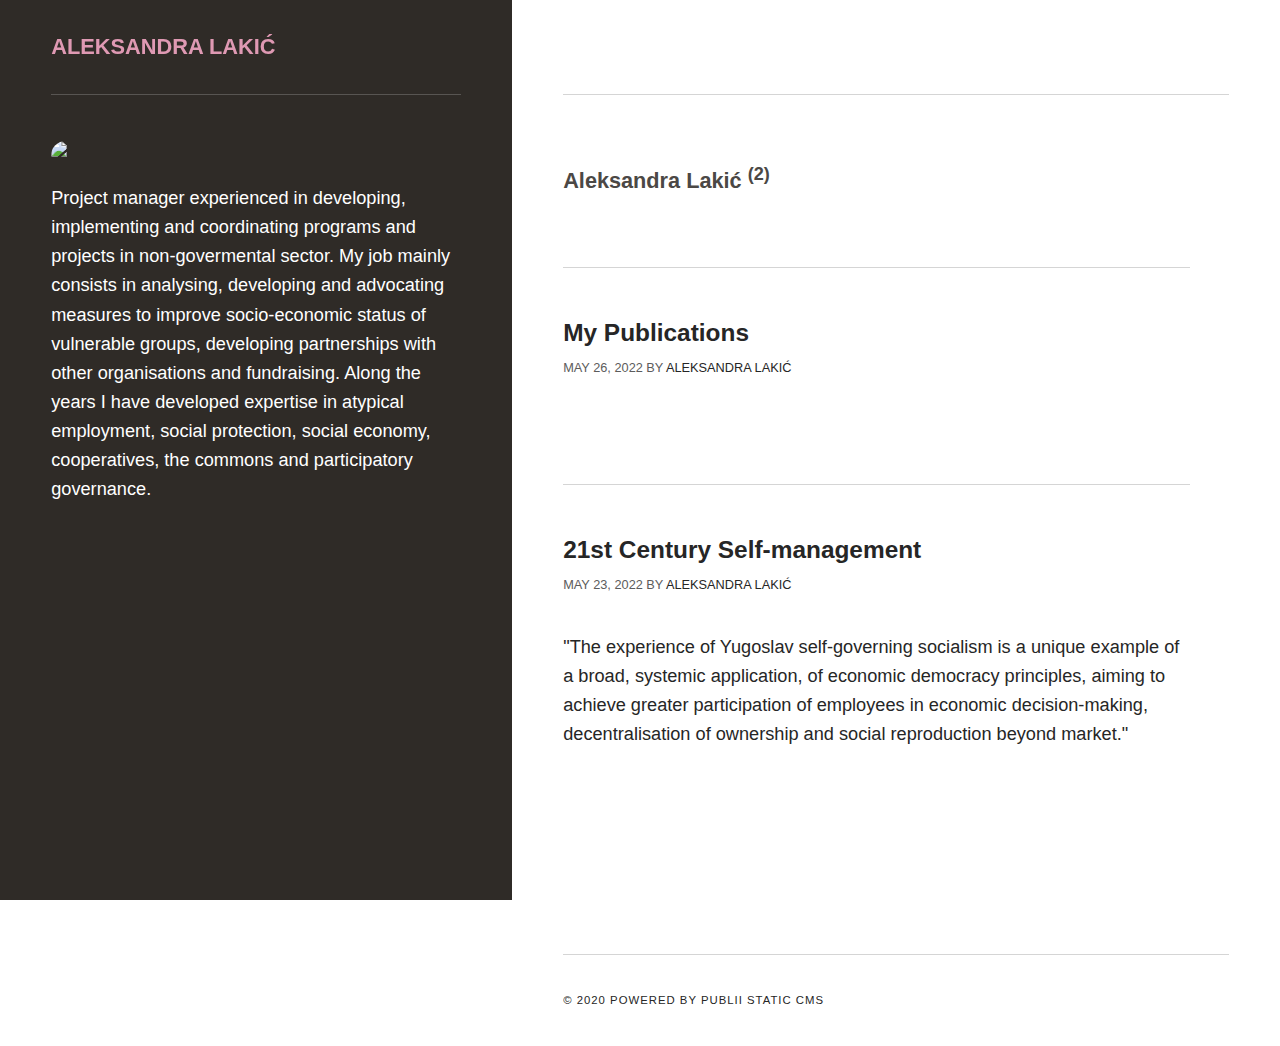
==== authors/aleksandra-lakic/index.html @ 72e539fd "Updated from Publii" ====
<!DOCTYPE html><html lang="en"><head><meta charset="utf-8"><meta http-equiv="X-UA-Compatible" content="IE=edge"><meta name="viewport" content="width=device-width,initial-scale=1"><title>Author: Aleksandra Lakić - Aleksandra Lakić</title><meta name="robots" content="noindex, follow"><meta name="generator" content="Publii Open-Source CMS for Static Site"><link rel="alternate" type="application/atom+xml" href="https://alekslakic.github.io/me/feed.xml"><link rel="alternate" type="application/json" href="https://alekslakic.github.io/me/feed.json"><meta property="og:title" content="Aleksandra Lakić"><meta property="og:site_name" content="Aleksandra Lakić"><meta property="og:description" content=""><meta property="og:url" content="https://alekslakic.github.io/me/authors/aleksandra-lakic/"><meta property="og:type" content="website"><style>:root{--body-font:-apple-system,BlinkMacSystemFont,"Segoe UI",Roboto,Oxygen,Ubuntu,Cantarell,"Fira Sans","Droid Sans","Helvetica Neue",Arial,sans-serif,"Apple Color Emoji","Segoe UI Emoji","Segoe UI Symbol";--heading-font:var(--body-font);--logo-font:var(--body-font);--menu-font:var(--body-font)}</style><link rel="stylesheet" href="https://alekslakic.github.io/me/assets/css/style.css?v=4d9eaec50e1549c8563f634a3db238ff"><script type="application/ld+json">{"@context":"http://schema.org","@type":"Organization","name":"Aleksandra Lakić","url":"https://alekslakic.github.io/me/"}</script></head><body><div class="container js-container"><div class="content"><header class="top"><div class="top__item"><a class="logo" href="https://alekslakic.github.io/me/">Aleksandra Lakić</a></div><div class="top__item top__item--right"></div></header><main class="main"><div class="main__left"><header><p><img class="cv" src="aleks1.png"></p><p>Project manager experienced in developing, implementing and coordinating programs and projects in non-govermental sector. My job mainly consists in analysing, developing and advocating measures to improve socio-economic status of vulnerable groups, developing partnerships with other organisations and fundraising. Along the years I have developed expertise in atypical employment, social protection, social economy, cooperatives, the commons and participatory governance.</p></header></div><div class="main__right feed author"><div><div class="author__bio"><h3>Aleksandra Lakić <sup>(2)</sup></h3></div><article class="feed__item"><header><h2><a href="https://alekslakic.github.io/me/my-publications.html">My Publications</a></h2><div class="post__meta"><time datetime="2022-05-26T16:14">May 26, 2022 </time>by <a href="https://alekslakic.github.io/me/authors/aleksandra-lakic/">Aleksandra Lakić</a></div></header><p></p></article><article class="feed__item"><header><h2><a href="https://alekslakic.github.io/me/21st-century-self-management.html">21st Century Self-management</a></h2><div class="post__meta"><time datetime="2022-05-23T21:13">May 23, 2022 </time>by <a href="https://alekslakic.github.io/me/authors/aleksandra-lakic/">Aleksandra Lakić</a></div></header><p>"The experience of Yugoslav self-governing socialism is a unique example of a broad, systemic application, of economic democracy principles, aiming to achieve greater participation of employees in economic decision-making, decentralisation of ownership and social reproduction beyond market."&nbsp;</p></article></div></div></main><footer class="footer"><div class="footer__copyright">&copy; 2020 Powered by Publii Static CMS</div></footer></div></div><script defer="defer" src="https://alekslakic.github.io/me/assets/js/scripts.min.js?v=babd20e2a0a25821e63a0529c9feaae0"></script><script>var images = document.querySelectorAll('img[loading]');

        for (var i = 0; i < images.length; i++) {
            if (images[i].complete) {
                images[i].classList.add('is-loaded');
            } else {
                images[i].addEventListener('load', function () {
                    this.classList.add('is-loaded');
                }, false);
            }
        }</script></body></html>
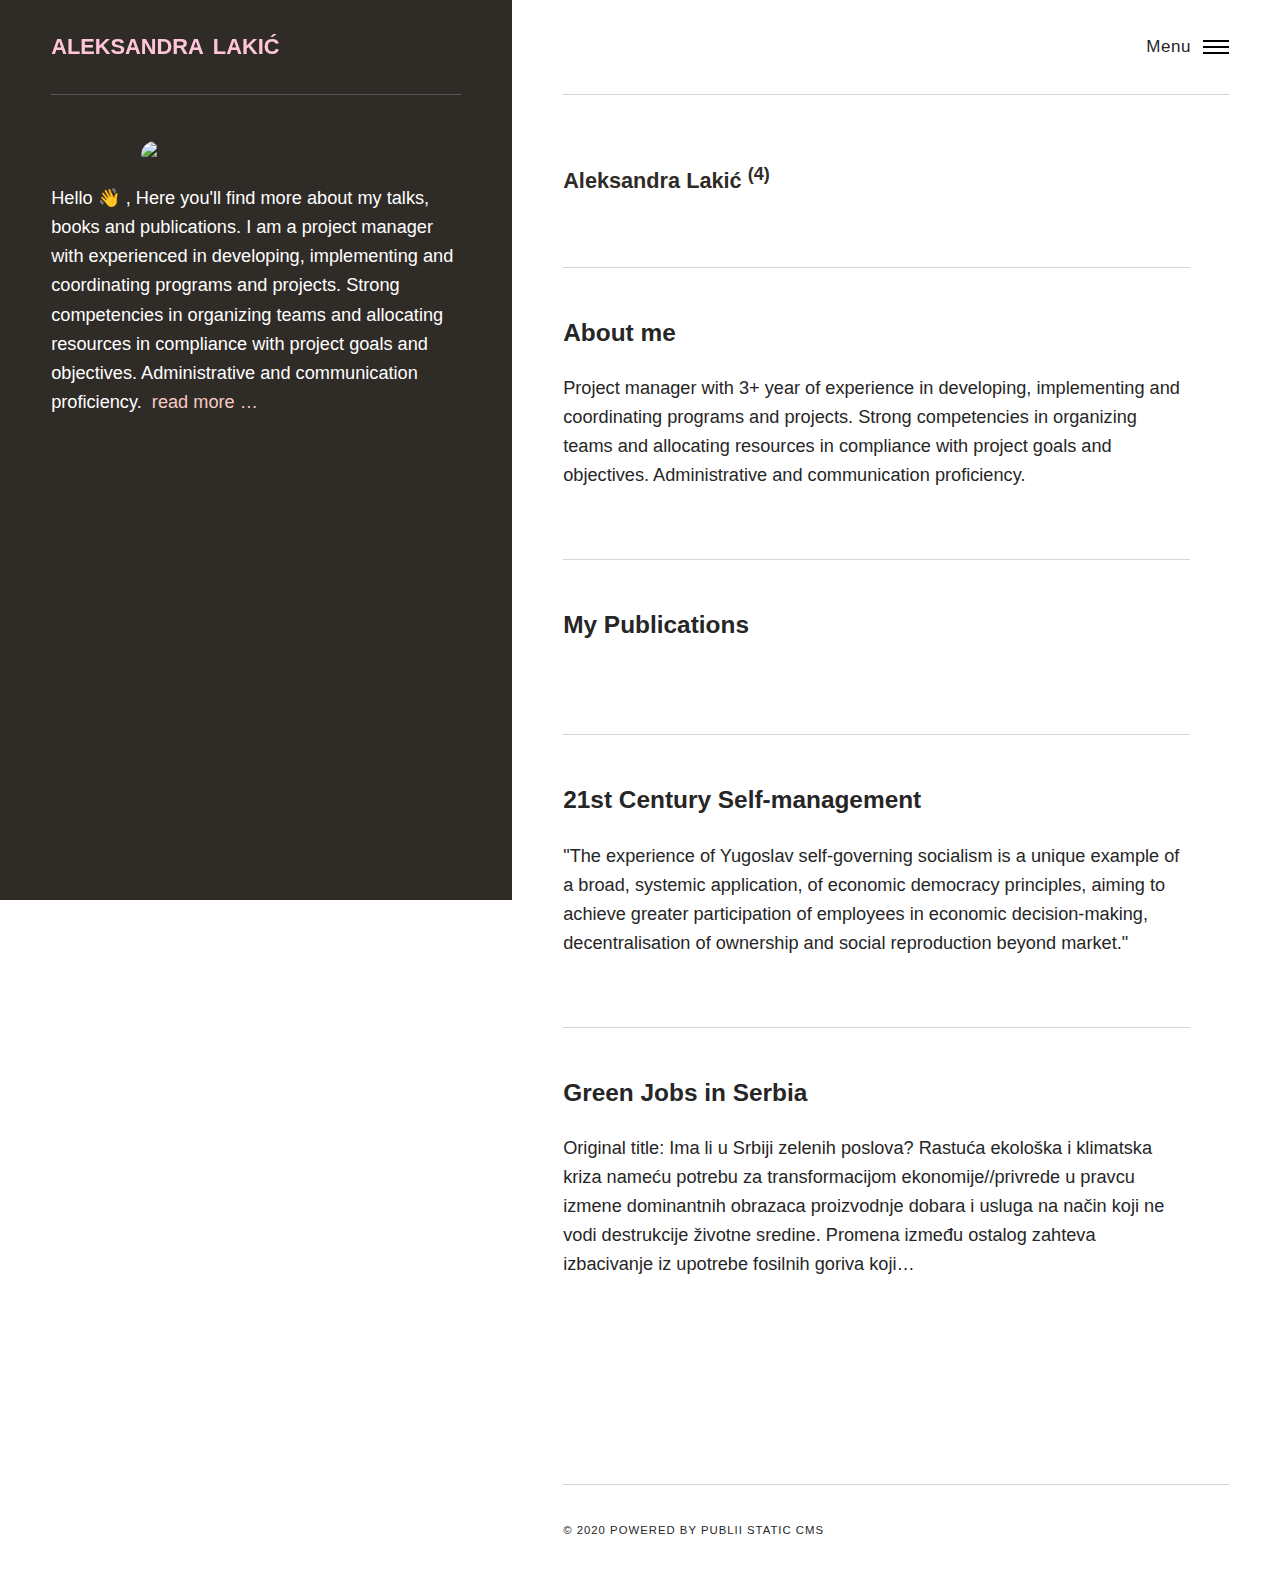
==== commit ef16802d: "Updated from Publii" ====
--- a/authors/aleksandra-lakic/index.html
+++ b/authors/aleksandra-lakic/index.html
@@ -1,4 +1,4 @@
-<!DOCTYPE html><html lang="en"><head><meta charset="utf-8"><meta http-equiv="X-UA-Compatible" content="IE=edge"><meta name="viewport" content="width=device-width,initial-scale=1"><title>Author: Aleksandra Lakić - Aleksandra Lakić</title><meta name="robots" content="noindex, follow"><meta name="generator" content="Publii Open-Source CMS for Static Site"><link rel="alternate" type="application/atom+xml" href="https://alekslakic.github.io/me/feed.xml"><link rel="alternate" type="application/json" href="https://alekslakic.github.io/me/feed.json"><meta property="og:title" content="Aleksandra Lakić"><meta property="og:site_name" content="Aleksandra Lakić"><meta property="og:description" content=""><meta property="og:url" content="https://alekslakic.github.io/me/authors/aleksandra-lakic/"><meta property="og:type" content="website"><style>:root{--body-font:-apple-system,BlinkMacSystemFont,"Segoe UI",Roboto,Oxygen,Ubuntu,Cantarell,"Fira Sans","Droid Sans","Helvetica Neue",Arial,sans-serif,"Apple Color Emoji","Segoe UI Emoji","Segoe UI Symbol";--heading-font:var(--body-font);--logo-font:var(--body-font);--menu-font:var(--body-font)}</style><link rel="stylesheet" href="https://alekslakic.github.io/me/assets/css/style.css?v=4d9eaec50e1549c8563f634a3db238ff"><script type="application/ld+json">{"@context":"http://schema.org","@type":"Organization","name":"Aleksandra Lakić","url":"https://alekslakic.github.io/me/"}</script></head><body><div class="container js-container"><div class="content"><header class="top"><div class="top__item"><a class="logo" href="https://alekslakic.github.io/me/">Aleksandra Lakić</a></div><div class="top__item top__item--right"></div></header><main class="main"><div class="main__left"><header><p><img class="cv" src="aleks1.png"></p><p>Project manager experienced in developing, implementing and coordinating programs and projects in non-govermental sector. My job mainly consists in analysing, developing and advocating measures to improve socio-economic status of vulnerable groups, developing partnerships with other organisations and fundraising. Along the years I have developed expertise in atypical employment, social protection, social economy, cooperatives, the commons and participatory governance.</p></header></div><div class="main__right feed author"><div><div class="author__bio"><h3>Aleksandra Lakić <sup>(2)</sup></h3></div><article class="feed__item"><header><h2><a href="https://alekslakic.github.io/me/my-publications.html">My Publications</a></h2><div class="post__meta"><time datetime="2022-05-26T16:14">May 26, 2022 </time>by <a href="https://alekslakic.github.io/me/authors/aleksandra-lakic/">Aleksandra Lakić</a></div></header><p></p></article><article class="feed__item"><header><h2><a href="https://alekslakic.github.io/me/21st-century-self-management.html">21st Century Self-management</a></h2><div class="post__meta"><time datetime="2022-05-23T21:13">May 23, 2022 </time>by <a href="https://alekslakic.github.io/me/authors/aleksandra-lakic/">Aleksandra Lakić</a></div></header><p>"The experience of Yugoslav self-governing socialism is a unique example of a broad, systemic application, of economic democracy principles, aiming to achieve greater participation of employees in economic decision-making, decentralisation of ownership and social reproduction beyond market."&nbsp;</p></article></div></div></main><footer class="footer"><div class="footer__copyright">&copy; 2020 Powered by Publii Static CMS</div></footer></div></div><script defer="defer" src="https://alekslakic.github.io/me/assets/js/scripts.min.js?v=babd20e2a0a25821e63a0529c9feaae0"></script><script>var images = document.querySelectorAll('img[loading]');
+<!DOCTYPE html><html lang="en"><head><meta charset="utf-8"><meta http-equiv="X-UA-Compatible" content="IE=edge"><meta name="viewport" content="width=device-width,initial-scale=1"><title>Author: Aleksandra Lakić - Aleksandra</title><meta name="robots" content="noindex, follow"><meta name="generator" content="Publii Open-Source CMS for Static Site"><link rel="alternate" type="application/atom+xml" href="https://alekslakic.github.io/me/feed.xml"><link rel="alternate" type="application/json" href="https://alekslakic.github.io/me/feed.json"><meta property="og:title" content="Aleksandra Lakić"><meta property="og:site_name" content="Aleksandra"><meta property="og:description" content=""><meta property="og:url" content="https://alekslakic.github.io/me/authors/aleksandra-lakic/"><meta property="og:type" content="website"><style>:root{--body-font:-apple-system,BlinkMacSystemFont,"Segoe UI",Roboto,Oxygen,Ubuntu,Cantarell,"Fira Sans","Droid Sans","Helvetica Neue",Arial,sans-serif,"Apple Color Emoji","Segoe UI Emoji","Segoe UI Symbol";--heading-font:var(--body-font);--logo-font:var(--body-font);--menu-font:var(--body-font)}</style><link rel="stylesheet" href="https://alekslakic.github.io/me/assets/css/style.css?v=6a5460567e7decb06d8fcbb0d2ef4ff0"><script type="application/ld+json">{"@context":"http://schema.org","@type":"Organization","name":"Aleksandra","url":"https://alekslakic.github.io/me/"}</script></head><body><div class="container js-container"><nav class="menu"><ul class="navbar__menu"><li><a href="https://alekslakic.github.io/me/about-me.html" target="_self">About me</a></li><li><a href="https://alekslakic.github.io/me/tags/articles/" target="_self">Articles</a></li><li class="has-submenu"><a href="#" target="_self">Books and Publications</a><ul class="navbar__submenu"><li><a href="#" target="_self">Model of cooperative organizing according to the needs of independent workers</a></li><li><a href="#" target="_self">Second-class Workers: Forms of non-standard work in Serbia</a></li></ul></li><li><a href="#" target="_self">Talks and lectures</a></li><li><a href="#" target="_self">Contact me</a></li></ul></nav><div class="content"><header class="top"><div class="top__item"><a class="logo" href="https://alekslakic.github.io/me/">Aleksandra</a></div><div class="top__item top__item--right"><button class="menu-toggle js-menu-toggle" aria-label="Menu" aria-expanded="false"><span class="menu-toggle-box"><span class="menu-toggle-inner">Menu</span></span></button></div></header><main class="main"><div class="main__left"><figure class="hero"><img src="https://alekslakic.github.io/me/media/website/aleks4.jpeg" srcset="https://alekslakic.github.io/me/media/website/responsive/aleks4-xs.jpeg 300w, https://alekslakic.github.io/me/media/website/responsive/aleks4-sm.jpeg 480w, https://alekslakic.github.io/me/media/website/responsive/aleks4-md.jpeg 768w, https://alekslakic.github.io/me/media/website/responsive/aleks4-lg.jpeg 1024w, https://alekslakic.github.io/me/media/website/responsive/aleks4-xl.jpeg 1280w, https://alekslakic.github.io/me/media/website/responsive/aleks4-2xl.jpeg 1600w" sizes="(min-width: 61.3125em) 50vw, 100vw" loading="eager" width="1280" height="1280" alt=""></figure><header><p><img class="cv" src="aleks4.jpeg"></p><p>Hello 👋 , Here you'll find more about my talks, books and publications. I am a project manager with experienced in developing, implementing and coordinating programs and projects. Strong competencies in organizing teams and allocating resources in compliance with project goals and objectives. Administrative and communication proficiency.  <span style="color: #f8cac6;"><a href="about-me.html" style="color: #f8cac6;">read more …</a></span></p></header></div><div class="main__right feed author"><div><div class="author__bio"><h3>Aleksandra Lakić <sup>(4)</sup></h3></div><article class="feed__item"><header><h2><a href="https://alekslakic.github.io/me/about-me.html">About me</a></h2><div class="post__meta"><time datetime="2022-05-26T17:15">May 26, 2022 </time>by <a href="https://alekslakic.github.io/me/authors/aleksandra-lakic/">Aleksandra Lakić</a></div></header><p>Project manager with 3+ year of experience in developing, implementing and coordinating programs and projects. Strong competencies in organizing teams and allocating resources in compliance with project goals and objectives. Administrative and communication proficiency. </p></article><article class="feed__item"><header><h2><a href="https://alekslakic.github.io/me/my-publications.html">My Publications</a></h2><div class="post__meta"><time datetime="2022-05-26T16:14">May 26, 2022 </time>by <a href="https://alekslakic.github.io/me/authors/aleksandra-lakic/">Aleksandra Lakić</a></div></header><p></p></article><article class="feed__item"><header><h2><a href="https://alekslakic.github.io/me/21st-century-self-management.html">21st Century Self-management</a></h2><div class="post__meta"><time datetime="2022-05-23T21:13">May 23, 2022 </time>by <a href="https://alekslakic.github.io/me/authors/aleksandra-lakic/">Aleksandra Lakić</a></div></header><p>"The experience of Yugoslav self-governing socialism is a unique example of a broad, systemic application, of economic democracy principles, aiming to achieve greater participation of employees in economic decision-making, decentralisation of ownership and social reproduction beyond market."&nbsp;</p></article><article class="feed__item"><header><h2><a href="https://alekslakic.github.io/me/green-jobs-in-serbia.html">Green Jobs in Serbia</a></h2><div class="post__meta"><time datetime="2018-05-26T17:09">May 26, 2018 </time>by <a href="https://alekslakic.github.io/me/authors/aleksandra-lakic/">Aleksandra Lakić</a></div></header><p>Original title: Ima li u Srbiji zelenih poslova? Rastuća ekološka i klimatska kriza nameću potrebu za transformacijom ekonomije//privrede u pravcu izmene dominantnih obrazaca proizvodnje dobara i usluga na način koji ne vodi destrukcije životne sredine. Promena između ostalog zahteva izbacivanje iz upotrebe fosilnih goriva koji&hellip;</p></article></div></div></main><footer class="footer"><div class="footer__copyright">&copy; 2020 Powered by Publii Static CMS</div></footer></div></div><script defer="defer" src="https://alekslakic.github.io/me/assets/js/scripts.min.js?v=babd20e2a0a25821e63a0529c9feaae0"></script><script>var images = document.querySelectorAll('img[loading]');
 
         for (var i = 0; i < images.length; i++) {
             if (images[i].complete) {
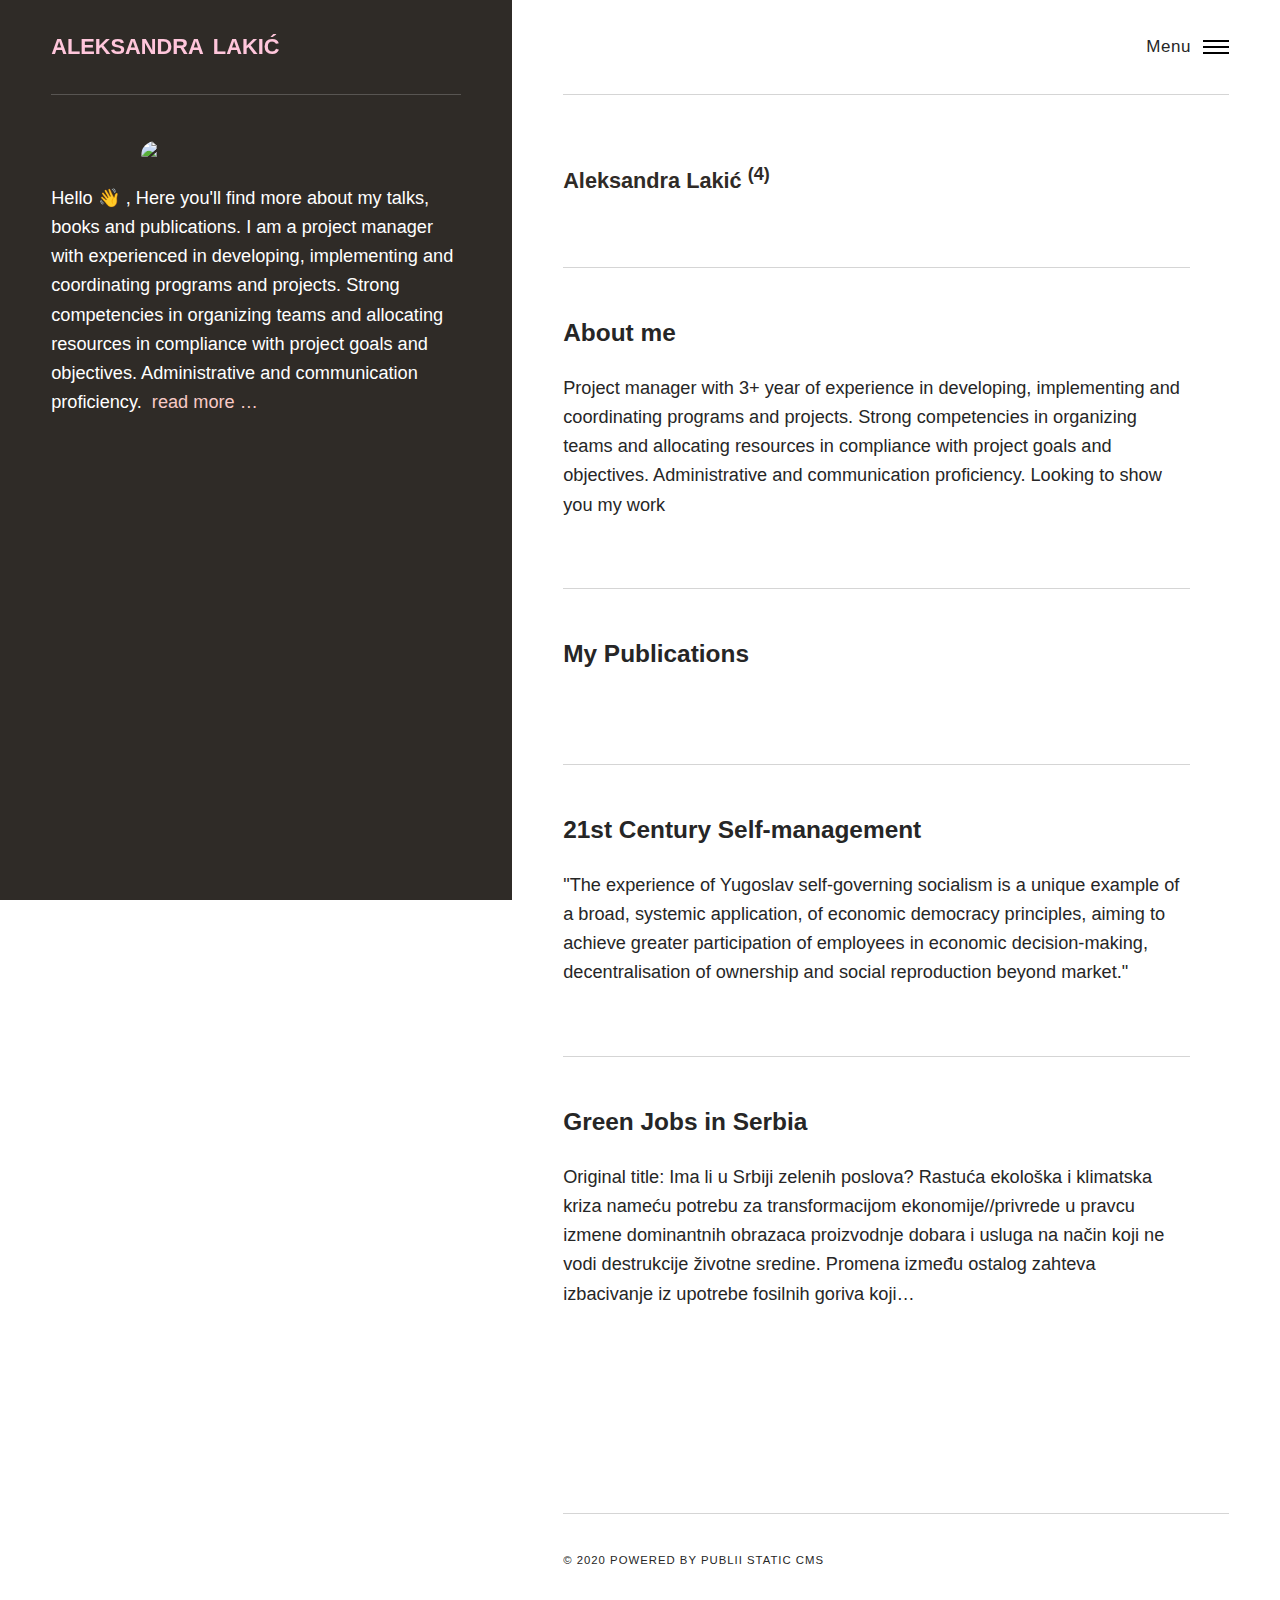
==== commit f15a5f78: "Updated from Publii" ====
--- a/authors/aleksandra-lakic/index.html
+++ b/authors/aleksandra-lakic/index.html
@@ -1,4 +1,4 @@
-<!DOCTYPE html><html lang="en"><head><meta charset="utf-8"><meta http-equiv="X-UA-Compatible" content="IE=edge"><meta name="viewport" content="width=device-width,initial-scale=1"><title>Author: Aleksandra Lakić - Aleksandra</title><meta name="robots" content="noindex, follow"><meta name="generator" content="Publii Open-Source CMS for Static Site"><link rel="alternate" type="application/atom+xml" href="https://alekslakic.github.io/me/feed.xml"><link rel="alternate" type="application/json" href="https://alekslakic.github.io/me/feed.json"><meta property="og:title" content="Aleksandra Lakić"><meta property="og:site_name" content="Aleksandra"><meta property="og:description" content=""><meta property="og:url" content="https://alekslakic.github.io/me/authors/aleksandra-lakic/"><meta property="og:type" content="website"><style>:root{--body-font:-apple-system,BlinkMacSystemFont,"Segoe UI",Roboto,Oxygen,Ubuntu,Cantarell,"Fira Sans","Droid Sans","Helvetica Neue",Arial,sans-serif,"Apple Color Emoji","Segoe UI Emoji","Segoe UI Symbol";--heading-font:var(--body-font);--logo-font:var(--body-font);--menu-font:var(--body-font)}</style><link rel="stylesheet" href="https://alekslakic.github.io/me/assets/css/style.css?v=6a5460567e7decb06d8fcbb0d2ef4ff0"><script type="application/ld+json">{"@context":"http://schema.org","@type":"Organization","name":"Aleksandra","url":"https://alekslakic.github.io/me/"}</script></head><body><div class="container js-container"><nav class="menu"><ul class="navbar__menu"><li><a href="https://alekslakic.github.io/me/about-me.html" target="_self">About me</a></li><li><a href="https://alekslakic.github.io/me/tags/articles/" target="_self">Articles</a></li><li class="has-submenu"><a href="#" target="_self">Books and Publications</a><ul class="navbar__submenu"><li><a href="#" target="_self">Model of cooperative organizing according to the needs of independent workers</a></li><li><a href="#" target="_self">Second-class Workers: Forms of non-standard work in Serbia</a></li></ul></li><li><a href="#" target="_self">Talks and lectures</a></li><li><a href="#" target="_self">Contact me</a></li></ul></nav><div class="content"><header class="top"><div class="top__item"><a class="logo" href="https://alekslakic.github.io/me/">Aleksandra</a></div><div class="top__item top__item--right"><button class="menu-toggle js-menu-toggle" aria-label="Menu" aria-expanded="false"><span class="menu-toggle-box"><span class="menu-toggle-inner">Menu</span></span></button></div></header><main class="main"><div class="main__left"><figure class="hero"><img src="https://alekslakic.github.io/me/media/website/aleks4.jpeg" srcset="https://alekslakic.github.io/me/media/website/responsive/aleks4-xs.jpeg 300w, https://alekslakic.github.io/me/media/website/responsive/aleks4-sm.jpeg 480w, https://alekslakic.github.io/me/media/website/responsive/aleks4-md.jpeg 768w, https://alekslakic.github.io/me/media/website/responsive/aleks4-lg.jpeg 1024w, https://alekslakic.github.io/me/media/website/responsive/aleks4-xl.jpeg 1280w, https://alekslakic.github.io/me/media/website/responsive/aleks4-2xl.jpeg 1600w" sizes="(min-width: 61.3125em) 50vw, 100vw" loading="eager" width="1280" height="1280" alt=""></figure><header><p><img class="cv" src="aleks4.jpeg"></p><p>Hello 👋 , Here you'll find more about my talks, books and publications. I am a project manager with experienced in developing, implementing and coordinating programs and projects. Strong competencies in organizing teams and allocating resources in compliance with project goals and objectives. Administrative and communication proficiency.  <span style="color: #f8cac6;"><a href="about-me.html" style="color: #f8cac6;">read more …</a></span></p></header></div><div class="main__right feed author"><div><div class="author__bio"><h3>Aleksandra Lakić <sup>(4)</sup></h3></div><article class="feed__item"><header><h2><a href="https://alekslakic.github.io/me/about-me.html">About me</a></h2><div class="post__meta"><time datetime="2022-05-26T17:15">May 26, 2022 </time>by <a href="https://alekslakic.github.io/me/authors/aleksandra-lakic/">Aleksandra Lakić</a></div></header><p>Project manager with 3+ year of experience in developing, implementing and coordinating programs and projects. Strong competencies in organizing teams and allocating resources in compliance with project goals and objectives. Administrative and communication proficiency. </p></article><article class="feed__item"><header><h2><a href="https://alekslakic.github.io/me/my-publications.html">My Publications</a></h2><div class="post__meta"><time datetime="2022-05-26T16:14">May 26, 2022 </time>by <a href="https://alekslakic.github.io/me/authors/aleksandra-lakic/">Aleksandra Lakić</a></div></header><p></p></article><article class="feed__item"><header><h2><a href="https://alekslakic.github.io/me/21st-century-self-management.html">21st Century Self-management</a></h2><div class="post__meta"><time datetime="2022-05-23T21:13">May 23, 2022 </time>by <a href="https://alekslakic.github.io/me/authors/aleksandra-lakic/">Aleksandra Lakić</a></div></header><p>"The experience of Yugoslav self-governing socialism is a unique example of a broad, systemic application, of economic democracy principles, aiming to achieve greater participation of employees in economic decision-making, decentralisation of ownership and social reproduction beyond market."&nbsp;</p></article><article class="feed__item"><header><h2><a href="https://alekslakic.github.io/me/green-jobs-in-serbia.html">Green Jobs in Serbia</a></h2><div class="post__meta"><time datetime="2018-05-26T17:09">May 26, 2018 </time>by <a href="https://alekslakic.github.io/me/authors/aleksandra-lakic/">Aleksandra Lakić</a></div></header><p>Original title: Ima li u Srbiji zelenih poslova? Rastuća ekološka i klimatska kriza nameću potrebu za transformacijom ekonomije//privrede u pravcu izmene dominantnih obrazaca proizvodnje dobara i usluga na način koji ne vodi destrukcije životne sredine. Promena između ostalog zahteva izbacivanje iz upotrebe fosilnih goriva koji&hellip;</p></article></div></div></main><footer class="footer"><div class="footer__copyright">&copy; 2020 Powered by Publii Static CMS</div></footer></div></div><script defer="defer" src="https://alekslakic.github.io/me/assets/js/scripts.min.js?v=babd20e2a0a25821e63a0529c9feaae0"></script><script>var images = document.querySelectorAll('img[loading]');
+<!DOCTYPE html><html lang="en"><head><meta charset="utf-8"><meta http-equiv="X-UA-Compatible" content="IE=edge"><meta name="viewport" content="width=device-width,initial-scale=1"><title>Author: Aleksandra Lakić - Aleksandra</title><meta name="robots" content="noindex, follow"><meta name="generator" content="Publii Open-Source CMS for Static Site"><link rel="alternate" type="application/atom+xml" href="https://alekslakic.github.io/me/feed.xml"><link rel="alternate" type="application/json" href="https://alekslakic.github.io/me/feed.json"><meta property="og:title" content="Aleksandra Lakić"><meta property="og:site_name" content="Aleksandra"><meta property="og:description" content=""><meta property="og:url" content="https://alekslakic.github.io/me/authors/aleksandra-lakic/"><meta property="og:type" content="website"><style>:root{--body-font:-apple-system,BlinkMacSystemFont,"Segoe UI",Roboto,Oxygen,Ubuntu,Cantarell,"Fira Sans","Droid Sans","Helvetica Neue",Arial,sans-serif,"Apple Color Emoji","Segoe UI Emoji","Segoe UI Symbol";--heading-font:var(--body-font);--logo-font:var(--body-font);--menu-font:var(--body-font)}</style><link rel="stylesheet" href="https://alekslakic.github.io/me/assets/css/style.css?v=4151d8c3ea32267c9edd113ba95432c8"><script type="application/ld+json">{"@context":"http://schema.org","@type":"Organization","name":"Aleksandra","url":"https://alekslakic.github.io/me/"}</script></head><body><div class="container js-container"><nav class="menu"><ul class="navbar__menu"><li class="languages"><a href="https://alekslakic.github.io/sr/" target="_self">SR</a></li><li><a href="https://alekslakic.github.io/me/about-me.html" target="_self">About me</a></li><li><a href="https://alekslakic.github.io/me/tags/articles/" target="_self">Articles</a></li><li class="has-submenu"><a href="#" target="_self">Books and Publications</a><ul class="navbar__submenu"><li><a href="#" target="_self">Model of cooperative organizing according to the needs of independent workers</a></li><li><a href="#" target="_self">Second-class Workers: Forms of non-standard work in Serbia</a></li></ul></li><li><a href="#" target="_self">Talks and lectures</a></li><li><a href="#" target="_self">Contact me</a></li></ul></nav><div class="content"><header class="top"><div class="top__item"><a class="logo" href="https://alekslakic.github.io/me/">Aleksandra</a></div><div class="top__item top__item--right"><button class="menu-toggle js-menu-toggle" aria-label="Menu" aria-expanded="false"><span class="menu-toggle-box"><span class="menu-toggle-inner">Menu</span></span></button></div></header><main class="main"><div class="main__left"><figure class="hero"><img src="https://alekslakic.github.io/me/media/website/aleks4.jpeg" srcset="https://alekslakic.github.io/me/media/website/responsive/aleks4-xs.jpeg 300w, https://alekslakic.github.io/me/media/website/responsive/aleks4-sm.jpeg 480w, https://alekslakic.github.io/me/media/website/responsive/aleks4-md.jpeg 768w, https://alekslakic.github.io/me/media/website/responsive/aleks4-lg.jpeg 1024w, https://alekslakic.github.io/me/media/website/responsive/aleks4-xl.jpeg 1280w, https://alekslakic.github.io/me/media/website/responsive/aleks4-2xl.jpeg 1600w" sizes="(min-width: 61.3125em) 50vw, 100vw" loading="eager" width="1280" height="1280" alt=""></figure><header><p><img class="cv" src="aleks4.jpeg"></p><p>Hello 👋 , Here you'll find more about my talks, books and publications. I am a project manager with experienced in developing, implementing and coordinating programs and projects. Strong competencies in organizing teams and allocating resources in compliance with project goals and objectives. Administrative and communication proficiency.  <span style="color: #f8cac6;"><a href="about-me.html" style="color: #f8cac6;">read more …</a></span></p></header></div><div class="main__right feed author"><div><div class="author__bio"><h3>Aleksandra Lakić <sup>(4)</sup></h3></div><article class="feed__item"><header><h2><a href="https://alekslakic.github.io/me/about-me.html">About me</a></h2><div class="post__meta"><time datetime="2022-05-26T17:15">May 26, 2022 </time>by <a href="https://alekslakic.github.io/me/authors/aleksandra-lakic/">Aleksandra Lakić</a></div></header><p>Project manager with 3+ year of experience in developing, implementing and coordinating programs and projects. Strong competencies in organizing teams and allocating resources in compliance with project goals and objectives. Administrative and communication proficiency. Looking to show you my work</p></article><article class="feed__item"><header><h2><a href="https://alekslakic.github.io/me/my-publications.html">My Publications</a></h2><div class="post__meta"><time datetime="2022-05-26T16:14">May 26, 2022 </time>by <a href="https://alekslakic.github.io/me/authors/aleksandra-lakic/">Aleksandra Lakić</a></div></header><p></p></article><article class="feed__item"><header><h2><a href="https://alekslakic.github.io/me/21st-century-self-management.html">21st Century Self-management</a></h2><div class="post__meta"><time datetime="2022-05-23T21:13">May 23, 2022 </time>by <a href="https://alekslakic.github.io/me/authors/aleksandra-lakic/">Aleksandra Lakić</a></div></header><p>"The experience of Yugoslav self-governing socialism is a unique example of a broad, systemic application, of economic democracy principles, aiming to achieve greater participation of employees in economic decision-making, decentralisation of ownership and social reproduction beyond market."&nbsp;</p></article><article class="feed__item"><header><h2><a href="https://alekslakic.github.io/me/green-jobs-in-serbia.html">Green Jobs in Serbia</a></h2><div class="post__meta"><time datetime="2018-05-26T17:09">May 26, 2018 </time>by <a href="https://alekslakic.github.io/me/authors/aleksandra-lakic/">Aleksandra Lakić</a></div></header><p>Original title: Ima li u Srbiji zelenih poslova? Rastuća ekološka i klimatska kriza nameću potrebu za transformacijom ekonomije//privrede u pravcu izmene dominantnih obrazaca proizvodnje dobara i usluga na način koji ne vodi destrukcije životne sredine. Promena između ostalog zahteva izbacivanje iz upotrebe fosilnih goriva koji&hellip;</p></article></div></div></main><footer class="footer"><div class="footer__copyright">&copy; 2020 Powered by Publii Static CMS</div></footer></div></div><script defer="defer" src="https://alekslakic.github.io/me/assets/js/scripts.min.js?v=babd20e2a0a25821e63a0529c9feaae0"></script><script>var images = document.querySelectorAll('img[loading]');
 
         for (var i = 0; i < images.length; i++) {
             if (images[i].complete) {
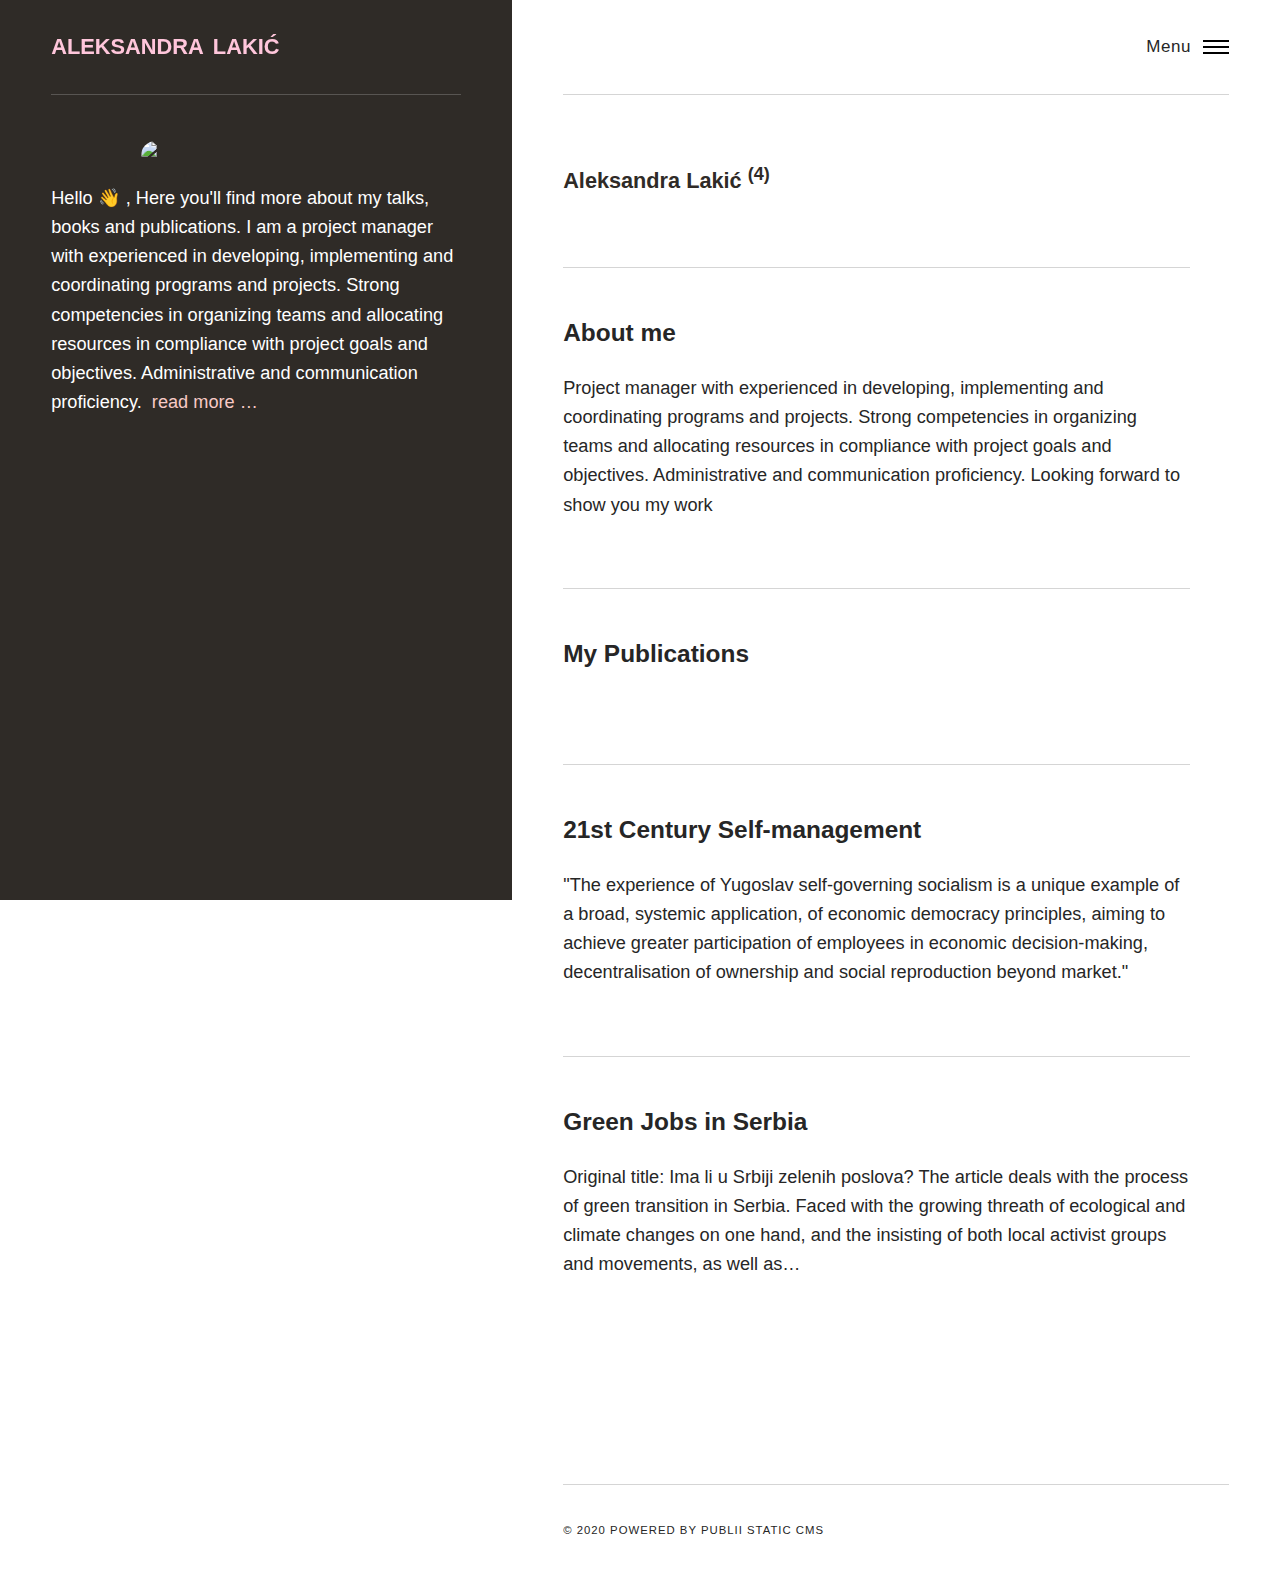
==== commit 132e8b32: "Updated from Publii" ====
--- a/authors/aleksandra-lakic/index.html
+++ b/authors/aleksandra-lakic/index.html
@@ -1,4 +1,4 @@
-<!DOCTYPE html><html lang="en"><head><meta charset="utf-8"><meta http-equiv="X-UA-Compatible" content="IE=edge"><meta name="viewport" content="width=device-width,initial-scale=1"><title>Author: Aleksandra Lakić - Aleksandra</title><meta name="robots" content="noindex, follow"><meta name="generator" content="Publii Open-Source CMS for Static Site"><link rel="alternate" type="application/atom+xml" href="https://alekslakic.github.io/me/feed.xml"><link rel="alternate" type="application/json" href="https://alekslakic.github.io/me/feed.json"><meta property="og:title" content="Aleksandra Lakić"><meta property="og:site_name" content="Aleksandra"><meta property="og:description" content=""><meta property="og:url" content="https://alekslakic.github.io/me/authors/aleksandra-lakic/"><meta property="og:type" content="website"><style>:root{--body-font:-apple-system,BlinkMacSystemFont,"Segoe UI",Roboto,Oxygen,Ubuntu,Cantarell,"Fira Sans","Droid Sans","Helvetica Neue",Arial,sans-serif,"Apple Color Emoji","Segoe UI Emoji","Segoe UI Symbol";--heading-font:var(--body-font);--logo-font:var(--body-font);--menu-font:var(--body-font)}</style><link rel="stylesheet" href="https://alekslakic.github.io/me/assets/css/style.css?v=4151d8c3ea32267c9edd113ba95432c8"><script type="application/ld+json">{"@context":"http://schema.org","@type":"Organization","name":"Aleksandra","url":"https://alekslakic.github.io/me/"}</script></head><body><div class="container js-container"><nav class="menu"><ul class="navbar__menu"><li class="languages"><a href="https://alekslakic.github.io/sr/" target="_self">SR</a></li><li><a href="https://alekslakic.github.io/me/about-me.html" target="_self">About me</a></li><li><a href="https://alekslakic.github.io/me/tags/articles/" target="_self">Articles</a></li><li class="has-submenu"><a href="#" target="_self">Books and Publications</a><ul class="navbar__submenu"><li><a href="#" target="_self">Model of cooperative organizing according to the needs of independent workers</a></li><li><a href="#" target="_self">Second-class Workers: Forms of non-standard work in Serbia</a></li></ul></li><li><a href="#" target="_self">Talks and lectures</a></li><li><a href="#" target="_self">Contact me</a></li></ul></nav><div class="content"><header class="top"><div class="top__item"><a class="logo" href="https://alekslakic.github.io/me/">Aleksandra</a></div><div class="top__item top__item--right"><button class="menu-toggle js-menu-toggle" aria-label="Menu" aria-expanded="false"><span class="menu-toggle-box"><span class="menu-toggle-inner">Menu</span></span></button></div></header><main class="main"><div class="main__left"><figure class="hero"><img src="https://alekslakic.github.io/me/media/website/aleks4.jpeg" srcset="https://alekslakic.github.io/me/media/website/responsive/aleks4-xs.jpeg 300w, https://alekslakic.github.io/me/media/website/responsive/aleks4-sm.jpeg 480w, https://alekslakic.github.io/me/media/website/responsive/aleks4-md.jpeg 768w, https://alekslakic.github.io/me/media/website/responsive/aleks4-lg.jpeg 1024w, https://alekslakic.github.io/me/media/website/responsive/aleks4-xl.jpeg 1280w, https://alekslakic.github.io/me/media/website/responsive/aleks4-2xl.jpeg 1600w" sizes="(min-width: 61.3125em) 50vw, 100vw" loading="eager" width="1280" height="1280" alt=""></figure><header><p><img class="cv" src="aleks4.jpeg"></p><p>Hello 👋 , Here you'll find more about my talks, books and publications. I am a project manager with experienced in developing, implementing and coordinating programs and projects. Strong competencies in organizing teams and allocating resources in compliance with project goals and objectives. Administrative and communication proficiency.  <span style="color: #f8cac6;"><a href="about-me.html" style="color: #f8cac6;">read more …</a></span></p></header></div><div class="main__right feed author"><div><div class="author__bio"><h3>Aleksandra Lakić <sup>(4)</sup></h3></div><article class="feed__item"><header><h2><a href="https://alekslakic.github.io/me/about-me.html">About me</a></h2><div class="post__meta"><time datetime="2022-05-26T17:15">May 26, 2022 </time>by <a href="https://alekslakic.github.io/me/authors/aleksandra-lakic/">Aleksandra Lakić</a></div></header><p>Project manager with 3+ year of experience in developing, implementing and coordinating programs and projects. Strong competencies in organizing teams and allocating resources in compliance with project goals and objectives. Administrative and communication proficiency. Looking to show you my work</p></article><article class="feed__item"><header><h2><a href="https://alekslakic.github.io/me/my-publications.html">My Publications</a></h2><div class="post__meta"><time datetime="2022-05-26T16:14">May 26, 2022 </time>by <a href="https://alekslakic.github.io/me/authors/aleksandra-lakic/">Aleksandra Lakić</a></div></header><p></p></article><article class="feed__item"><header><h2><a href="https://alekslakic.github.io/me/21st-century-self-management.html">21st Century Self-management</a></h2><div class="post__meta"><time datetime="2022-05-23T21:13">May 23, 2022 </time>by <a href="https://alekslakic.github.io/me/authors/aleksandra-lakic/">Aleksandra Lakić</a></div></header><p>"The experience of Yugoslav self-governing socialism is a unique example of a broad, systemic application, of economic democracy principles, aiming to achieve greater participation of employees in economic decision-making, decentralisation of ownership and social reproduction beyond market."&nbsp;</p></article><article class="feed__item"><header><h2><a href="https://alekslakic.github.io/me/green-jobs-in-serbia.html">Green Jobs in Serbia</a></h2><div class="post__meta"><time datetime="2018-05-26T17:09">May 26, 2018 </time>by <a href="https://alekslakic.github.io/me/authors/aleksandra-lakic/">Aleksandra Lakić</a></div></header><p>Original title: Ima li u Srbiji zelenih poslova? Rastuća ekološka i klimatska kriza nameću potrebu za transformacijom ekonomije//privrede u pravcu izmene dominantnih obrazaca proizvodnje dobara i usluga na način koji ne vodi destrukcije životne sredine. Promena između ostalog zahteva izbacivanje iz upotrebe fosilnih goriva koji&hellip;</p></article></div></div></main><footer class="footer"><div class="footer__copyright">&copy; 2020 Powered by Publii Static CMS</div></footer></div></div><script defer="defer" src="https://alekslakic.github.io/me/assets/js/scripts.min.js?v=babd20e2a0a25821e63a0529c9feaae0"></script><script>var images = document.querySelectorAll('img[loading]');
+<!DOCTYPE html><html lang="en"><head><meta charset="utf-8"><meta http-equiv="X-UA-Compatible" content="IE=edge"><meta name="viewport" content="width=device-width,initial-scale=1"><title>Author: Aleksandra Lakić - Aleksandra</title><meta name="robots" content="noindex, follow"><meta name="generator" content="Publii Open-Source CMS for Static Site"><link rel="alternate" type="application/atom+xml" href="https://alekslakic.github.io/me/feed.xml"><link rel="alternate" type="application/json" href="https://alekslakic.github.io/me/feed.json"><meta property="og:title" content="Aleksandra Lakić"><meta property="og:site_name" content="Aleksandra"><meta property="og:description" content=""><meta property="og:url" content="https://alekslakic.github.io/me/authors/aleksandra-lakic/"><meta property="og:type" content="website"><style>:root{--body-font:-apple-system,BlinkMacSystemFont,"Segoe UI",Roboto,Oxygen,Ubuntu,Cantarell,"Fira Sans","Droid Sans","Helvetica Neue",Arial,sans-serif,"Apple Color Emoji","Segoe UI Emoji","Segoe UI Symbol";--heading-font:var(--body-font);--logo-font:var(--body-font);--menu-font:var(--body-font)}</style><link rel="stylesheet" href="https://alekslakic.github.io/me/assets/css/style.css?v=4151d8c3ea32267c9edd113ba95432c8"><script type="application/ld+json">{"@context":"http://schema.org","@type":"Organization","name":"Aleksandra","url":"https://alekslakic.github.io/me/"}</script></head><body><div class="container js-container"><nav class="menu"><ul class="navbar__menu"><li class="languages"><a href="https://alekslakic.github.io/sr/" target="_self">SR</a></li><li><a href="https://alekslakic.github.io/me/about-me.html" target="_self">About me</a></li><li><a href="https://alekslakic.github.io/me/tags/articles/" target="_self">Articles</a></li><li class="has-submenu"><a href="#" target="_self">Books and Publications</a><ul class="navbar__submenu"><li><a href="#" target="_self">Model of cooperative organizing according to the needs of independent workers</a></li><li><a href="#" target="_self">Second-class Workers: Forms of non-standard work in Serbia</a></li></ul></li><li><a href="#" target="_self">Talks and lectures</a></li><li><a href="#" target="_self">Contact me</a></li></ul></nav><div class="content"><header class="top"><div class="top__item"><a class="logo" href="https://alekslakic.github.io/me/">Aleksandra</a></div><div class="top__item top__item--right"><button class="menu-toggle js-menu-toggle" aria-label="Menu" aria-expanded="false"><span class="menu-toggle-box"><span class="menu-toggle-inner">Menu</span></span></button></div></header><main class="main"><div class="main__left"><figure class="hero"><img src="https://alekslakic.github.io/me/media/website/aleks4.jpeg" srcset="https://alekslakic.github.io/me/media/website/responsive/aleks4-xs.jpeg 300w, https://alekslakic.github.io/me/media/website/responsive/aleks4-sm.jpeg 480w, https://alekslakic.github.io/me/media/website/responsive/aleks4-md.jpeg 768w, https://alekslakic.github.io/me/media/website/responsive/aleks4-lg.jpeg 1024w, https://alekslakic.github.io/me/media/website/responsive/aleks4-xl.jpeg 1280w, https://alekslakic.github.io/me/media/website/responsive/aleks4-2xl.jpeg 1600w" sizes="(min-width: 61.3125em) 50vw, 100vw" loading="eager" width="1280" height="1280" alt=""></figure><header><p><img class="cv" src="aleks4.jpeg"></p><p>Hello 👋 , Here you'll find more about my talks, books and publications. I am a project manager with experienced in developing, implementing and coordinating programs and projects. Strong competencies in organizing teams and allocating resources in compliance with project goals and objectives. Administrative and communication proficiency.  <span style="color: #f8cac6;"><a href="about-me.html" style="color: #f8cac6;">read more …</a></span></p></header></div><div class="main__right feed author"><div><div class="author__bio"><h3>Aleksandra Lakić <sup>(4)</sup></h3></div><article class="feed__item"><header><h2><a href="https://alekslakic.github.io/me/about-me.html">About me</a></h2><div class="post__meta"><time datetime="2022-05-26T17:15">May 26, 2022 </time>by <a href="https://alekslakic.github.io/me/authors/aleksandra-lakic/">Aleksandra Lakić</a></div></header><p>Project manager with experienced in developing, implementing and coordinating programs and projects. Strong competencies in organizing teams and allocating resources in compliance with project goals and objectives. Administrative and communication proficiency. Looking forward to show you my work</p></article><article class="feed__item"><header><h2><a href="https://alekslakic.github.io/me/my-publications.html">My Publications</a></h2><div class="post__meta"><time datetime="2022-05-26T16:14">May 26, 2022 </time>by <a href="https://alekslakic.github.io/me/authors/aleksandra-lakic/">Aleksandra Lakić</a></div></header><p></p></article><article class="feed__item"><header><h2><a href="https://alekslakic.github.io/me/21st-century-self-management.html">21st Century Self-management</a></h2><div class="post__meta"><time datetime="2022-05-23T21:13">May 23, 2022 </time>by <a href="https://alekslakic.github.io/me/authors/aleksandra-lakic/">Aleksandra Lakić</a></div></header><p>"The experience of Yugoslav self-governing socialism is a unique example of a broad, systemic application, of economic democracy principles, aiming to achieve greater participation of employees in economic decision-making, decentralisation of ownership and social reproduction beyond market."&nbsp;</p></article><article class="feed__item"><header><h2><a href="https://alekslakic.github.io/me/green-jobs-in-serbia.html">Green Jobs in Serbia</a></h2><div class="post__meta"><time datetime="2018-05-26T17:09">May 26, 2018 </time>by <a href="https://alekslakic.github.io/me/authors/aleksandra-lakic/">Aleksandra Lakić</a></div></header><p>Original title: Ima li u Srbiji zelenih poslova? The article deals with the process of green transition in Serbia. Faced with the growing threath of ecological and climate changes on one hand, and the insisting of both local activist groups and movements, as well as&hellip;</p></article></div></div></main><footer class="footer"><div class="footer__copyright">&copy; 2020 Powered by Publii Static CMS</div></footer></div></div><script defer="defer" src="https://alekslakic.github.io/me/assets/js/scripts.min.js?v=babd20e2a0a25821e63a0529c9feaae0"></script><script>var images = document.querySelectorAll('img[loading]');
 
         for (var i = 0; i < images.length; i++) {
             if (images[i].complete) {
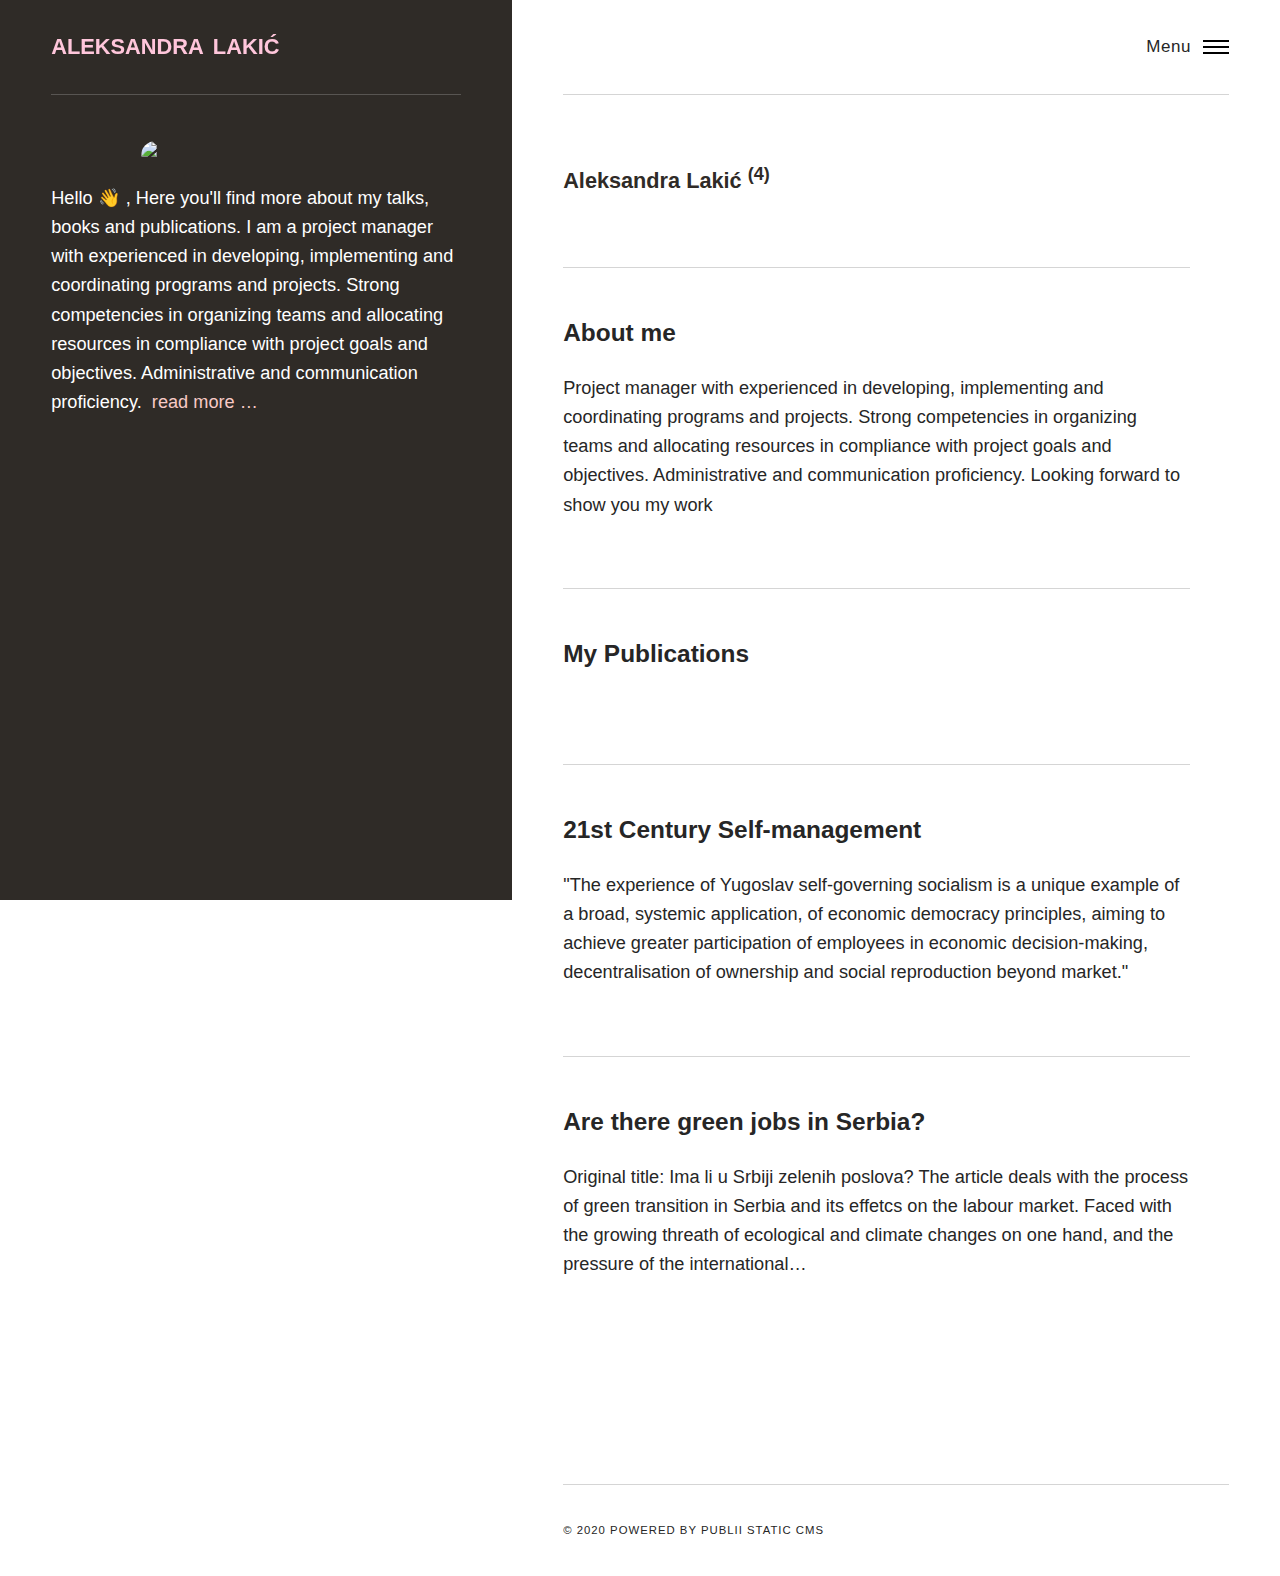
==== commit 99e10ef9: "Updated from Publii" ====
--- a/authors/aleksandra-lakic/index.html
+++ b/authors/aleksandra-lakic/index.html
@@ -1,4 +1,4 @@
-<!DOCTYPE html><html lang="en"><head><meta charset="utf-8"><meta http-equiv="X-UA-Compatible" content="IE=edge"><meta name="viewport" content="width=device-width,initial-scale=1"><title>Author: Aleksandra Lakić - Aleksandra</title><meta name="robots" content="noindex, follow"><meta name="generator" content="Publii Open-Source CMS for Static Site"><link rel="alternate" type="application/atom+xml" href="https://alekslakic.github.io/me/feed.xml"><link rel="alternate" type="application/json" href="https://alekslakic.github.io/me/feed.json"><meta property="og:title" content="Aleksandra Lakić"><meta property="og:site_name" content="Aleksandra"><meta property="og:description" content=""><meta property="og:url" content="https://alekslakic.github.io/me/authors/aleksandra-lakic/"><meta property="og:type" content="website"><style>:root{--body-font:-apple-system,BlinkMacSystemFont,"Segoe UI",Roboto,Oxygen,Ubuntu,Cantarell,"Fira Sans","Droid Sans","Helvetica Neue",Arial,sans-serif,"Apple Color Emoji","Segoe UI Emoji","Segoe UI Symbol";--heading-font:var(--body-font);--logo-font:var(--body-font);--menu-font:var(--body-font)}</style><link rel="stylesheet" href="https://alekslakic.github.io/me/assets/css/style.css?v=4151d8c3ea32267c9edd113ba95432c8"><script type="application/ld+json">{"@context":"http://schema.org","@type":"Organization","name":"Aleksandra","url":"https://alekslakic.github.io/me/"}</script></head><body><div class="container js-container"><nav class="menu"><ul class="navbar__menu"><li class="languages"><a href="https://alekslakic.github.io/sr/" target="_self">SR</a></li><li><a href="https://alekslakic.github.io/me/about-me.html" target="_self">About me</a></li><li><a href="https://alekslakic.github.io/me/tags/articles/" target="_self">Articles</a></li><li class="has-submenu"><a href="#" target="_self">Books and Publications</a><ul class="navbar__submenu"><li><a href="#" target="_self">Model of cooperative organizing according to the needs of independent workers</a></li><li><a href="#" target="_self">Second-class Workers: Forms of non-standard work in Serbia</a></li></ul></li><li><a href="#" target="_self">Talks and lectures</a></li><li><a href="#" target="_self">Contact me</a></li></ul></nav><div class="content"><header class="top"><div class="top__item"><a class="logo" href="https://alekslakic.github.io/me/">Aleksandra</a></div><div class="top__item top__item--right"><button class="menu-toggle js-menu-toggle" aria-label="Menu" aria-expanded="false"><span class="menu-toggle-box"><span class="menu-toggle-inner">Menu</span></span></button></div></header><main class="main"><div class="main__left"><figure class="hero"><img src="https://alekslakic.github.io/me/media/website/aleks4.jpeg" srcset="https://alekslakic.github.io/me/media/website/responsive/aleks4-xs.jpeg 300w, https://alekslakic.github.io/me/media/website/responsive/aleks4-sm.jpeg 480w, https://alekslakic.github.io/me/media/website/responsive/aleks4-md.jpeg 768w, https://alekslakic.github.io/me/media/website/responsive/aleks4-lg.jpeg 1024w, https://alekslakic.github.io/me/media/website/responsive/aleks4-xl.jpeg 1280w, https://alekslakic.github.io/me/media/website/responsive/aleks4-2xl.jpeg 1600w" sizes="(min-width: 61.3125em) 50vw, 100vw" loading="eager" width="1280" height="1280" alt=""></figure><header><p><img class="cv" src="aleks4.jpeg"></p><p>Hello 👋 , Here you'll find more about my talks, books and publications. I am a project manager with experienced in developing, implementing and coordinating programs and projects. Strong competencies in organizing teams and allocating resources in compliance with project goals and objectives. Administrative and communication proficiency.  <span style="color: #f8cac6;"><a href="about-me.html" style="color: #f8cac6;">read more …</a></span></p></header></div><div class="main__right feed author"><div><div class="author__bio"><h3>Aleksandra Lakić <sup>(4)</sup></h3></div><article class="feed__item"><header><h2><a href="https://alekslakic.github.io/me/about-me.html">About me</a></h2><div class="post__meta"><time datetime="2022-05-26T17:15">May 26, 2022 </time>by <a href="https://alekslakic.github.io/me/authors/aleksandra-lakic/">Aleksandra Lakić</a></div></header><p>Project manager with experienced in developing, implementing and coordinating programs and projects. Strong competencies in organizing teams and allocating resources in compliance with project goals and objectives. Administrative and communication proficiency. Looking forward to show you my work</p></article><article class="feed__item"><header><h2><a href="https://alekslakic.github.io/me/my-publications.html">My Publications</a></h2><div class="post__meta"><time datetime="2022-05-26T16:14">May 26, 2022 </time>by <a href="https://alekslakic.github.io/me/authors/aleksandra-lakic/">Aleksandra Lakić</a></div></header><p></p></article><article class="feed__item"><header><h2><a href="https://alekslakic.github.io/me/21st-century-self-management.html">21st Century Self-management</a></h2><div class="post__meta"><time datetime="2022-05-23T21:13">May 23, 2022 </time>by <a href="https://alekslakic.github.io/me/authors/aleksandra-lakic/">Aleksandra Lakić</a></div></header><p>"The experience of Yugoslav self-governing socialism is a unique example of a broad, systemic application, of economic democracy principles, aiming to achieve greater participation of employees in economic decision-making, decentralisation of ownership and social reproduction beyond market."&nbsp;</p></article><article class="feed__item"><header><h2><a href="https://alekslakic.github.io/me/green-jobs-in-serbia.html">Green Jobs in Serbia</a></h2><div class="post__meta"><time datetime="2018-05-26T17:09">May 26, 2018 </time>by <a href="https://alekslakic.github.io/me/authors/aleksandra-lakic/">Aleksandra Lakić</a></div></header><p>Original title: Ima li u Srbiji zelenih poslova? The article deals with the process of green transition in Serbia. Faced with the growing threath of ecological and climate changes on one hand, and the insisting of both local activist groups and movements, as well as&hellip;</p></article></div></div></main><footer class="footer"><div class="footer__copyright">&copy; 2020 Powered by Publii Static CMS</div></footer></div></div><script defer="defer" src="https://alekslakic.github.io/me/assets/js/scripts.min.js?v=babd20e2a0a25821e63a0529c9feaae0"></script><script>var images = document.querySelectorAll('img[loading]');
+<!DOCTYPE html><html lang="en"><head><meta charset="utf-8"><meta http-equiv="X-UA-Compatible" content="IE=edge"><meta name="viewport" content="width=device-width,initial-scale=1"><title>Author: Aleksandra Lakić - Aleksandra</title><meta name="robots" content="noindex, follow"><meta name="generator" content="Publii Open-Source CMS for Static Site"><link rel="alternate" type="application/atom+xml" href="https://alekslakic.github.io/me/feed.xml"><link rel="alternate" type="application/json" href="https://alekslakic.github.io/me/feed.json"><meta property="og:title" content="Aleksandra Lakić"><meta property="og:site_name" content="Aleksandra"><meta property="og:description" content=""><meta property="og:url" content="https://alekslakic.github.io/me/authors/aleksandra-lakic/"><meta property="og:type" content="website"><style>:root{--body-font:-apple-system,BlinkMacSystemFont,"Segoe UI",Roboto,Oxygen,Ubuntu,Cantarell,"Fira Sans","Droid Sans","Helvetica Neue",Arial,sans-serif,"Apple Color Emoji","Segoe UI Emoji","Segoe UI Symbol";--heading-font:var(--body-font);--logo-font:var(--body-font);--menu-font:var(--body-font)}</style><link rel="stylesheet" href="https://alekslakic.github.io/me/assets/css/style.css?v=4151d8c3ea32267c9edd113ba95432c8"><script type="application/ld+json">{"@context":"http://schema.org","@type":"Organization","name":"Aleksandra","url":"https://alekslakic.github.io/me/"}</script></head><body><div class="container js-container"><nav class="menu"><ul class="navbar__menu"><li class="languages"><a href="https://alekslakic.github.io/sr/" target="_self">SR</a></li><li><a href="https://alekslakic.github.io/me/about-me.html" target="_self">About me</a></li><li><a href="https://alekslakic.github.io/me/tags/articles/" target="_self">Articles</a></li><li class="has-submenu"><a href="#" target="_self">Books and Publications</a><ul class="navbar__submenu"><li><a href="#" target="_self">Model of cooperative organizing according to the needs of independent workers</a></li><li><a href="#" target="_self">Second-class Workers: Forms of non-standard work in Serbia</a></li></ul></li><li><a href="#" target="_self">Talks and lectures</a></li><li><a href="#" target="_self">Contact me</a></li></ul></nav><div class="content"><header class="top"><div class="top__item"><a class="logo" href="https://alekslakic.github.io/me/">Aleksandra</a></div><div class="top__item top__item--right"><button class="menu-toggle js-menu-toggle" aria-label="Menu" aria-expanded="false"><span class="menu-toggle-box"><span class="menu-toggle-inner">Menu</span></span></button></div></header><main class="main"><div class="main__left"><figure class="hero"><img src="https://alekslakic.github.io/me/media/website/aleks4.jpeg" srcset="https://alekslakic.github.io/me/media/website/responsive/aleks4-xs.jpeg 300w, https://alekslakic.github.io/me/media/website/responsive/aleks4-sm.jpeg 480w, https://alekslakic.github.io/me/media/website/responsive/aleks4-md.jpeg 768w, https://alekslakic.github.io/me/media/website/responsive/aleks4-lg.jpeg 1024w, https://alekslakic.github.io/me/media/website/responsive/aleks4-xl.jpeg 1280w, https://alekslakic.github.io/me/media/website/responsive/aleks4-2xl.jpeg 1600w" sizes="(min-width: 61.3125em) 50vw, 100vw" loading="eager" width="1280" height="1280" alt=""></figure><header><p><img class="cv" src="aleks4.jpeg"></p><p>Hello 👋 , Here you'll find more about my talks, books and publications. I am a project manager with experienced in developing, implementing and coordinating programs and projects. Strong competencies in organizing teams and allocating resources in compliance with project goals and objectives. Administrative and communication proficiency.  <span style="color: #f8cac6;"><a href="about-me.html" style="color: #f8cac6;">read more …</a></span></p></header></div><div class="main__right feed author"><div><div class="author__bio"><h3>Aleksandra Lakić <sup>(4)</sup></h3></div><article class="feed__item"><header><h2><a href="https://alekslakic.github.io/me/about-me.html">About me</a></h2><div class="post__meta"><time datetime="2022-05-26T17:15">May 26, 2022 </time>by <a href="https://alekslakic.github.io/me/authors/aleksandra-lakic/">Aleksandra Lakić</a></div></header><p>Project manager with experienced in developing, implementing and coordinating programs and projects. Strong competencies in organizing teams and allocating resources in compliance with project goals and objectives. Administrative and communication proficiency. Looking forward to show you my work</p></article><article class="feed__item"><header><h2><a href="https://alekslakic.github.io/me/my-publications.html">My Publications</a></h2><div class="post__meta"><time datetime="2022-05-26T16:14">May 26, 2022 </time>by <a href="https://alekslakic.github.io/me/authors/aleksandra-lakic/">Aleksandra Lakić</a></div></header><p></p></article><article class="feed__item"><header><h2><a href="https://alekslakic.github.io/me/21st-century-self-management.html">21st Century Self-management</a></h2><div class="post__meta"><time datetime="2022-05-23T21:13">May 23, 2022 </time>by <a href="https://alekslakic.github.io/me/authors/aleksandra-lakic/">Aleksandra Lakić</a></div></header><p>"The experience of Yugoslav self-governing socialism is a unique example of a broad, systemic application, of economic democracy principles, aiming to achieve greater participation of employees in economic decision-making, decentralisation of ownership and social reproduction beyond market."&nbsp;</p></article><article class="feed__item"><header><h2><a href="https://alekslakic.github.io/me/green-jobs-in-serbia.html">Are there green jobs in Serbia?</a></h2><div class="post__meta"><time datetime="2018-05-26T17:09">May 26, 2018 </time>by <a href="https://alekslakic.github.io/me/authors/aleksandra-lakic/">Aleksandra Lakić</a></div></header><p>Original title: Ima li u Srbiji zelenih poslova? The article deals with the process of green transition in Serbia and its effetcs on the labour market. Faced with the growing threath of ecological and climate changes on one hand, and the pressure of the international&hellip;</p></article></div></div></main><footer class="footer"><div class="footer__copyright">&copy; 2020 Powered by Publii Static CMS</div></footer></div></div><script defer="defer" src="https://alekslakic.github.io/me/assets/js/scripts.min.js?v=babd20e2a0a25821e63a0529c9feaae0"></script><script>var images = document.querySelectorAll('img[loading]');
 
         for (var i = 0; i < images.length; i++) {
             if (images[i].complete) {
